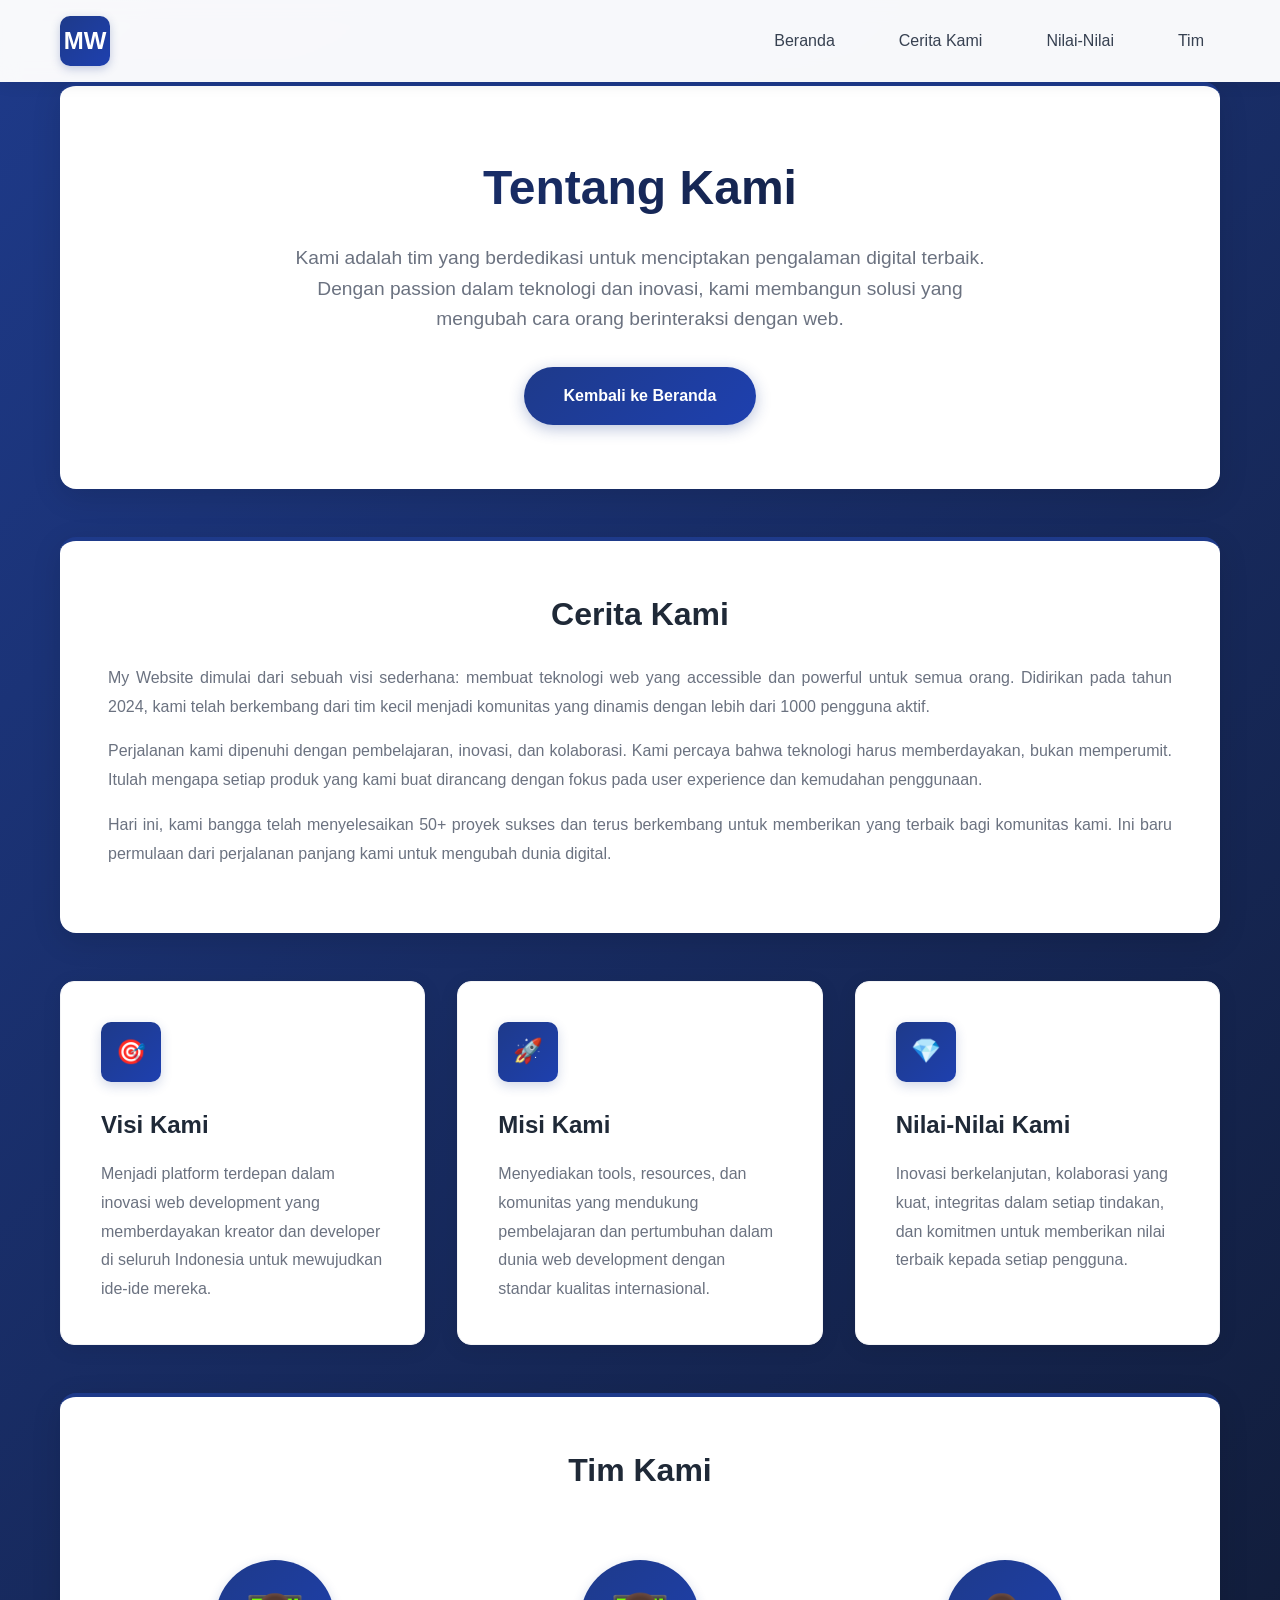
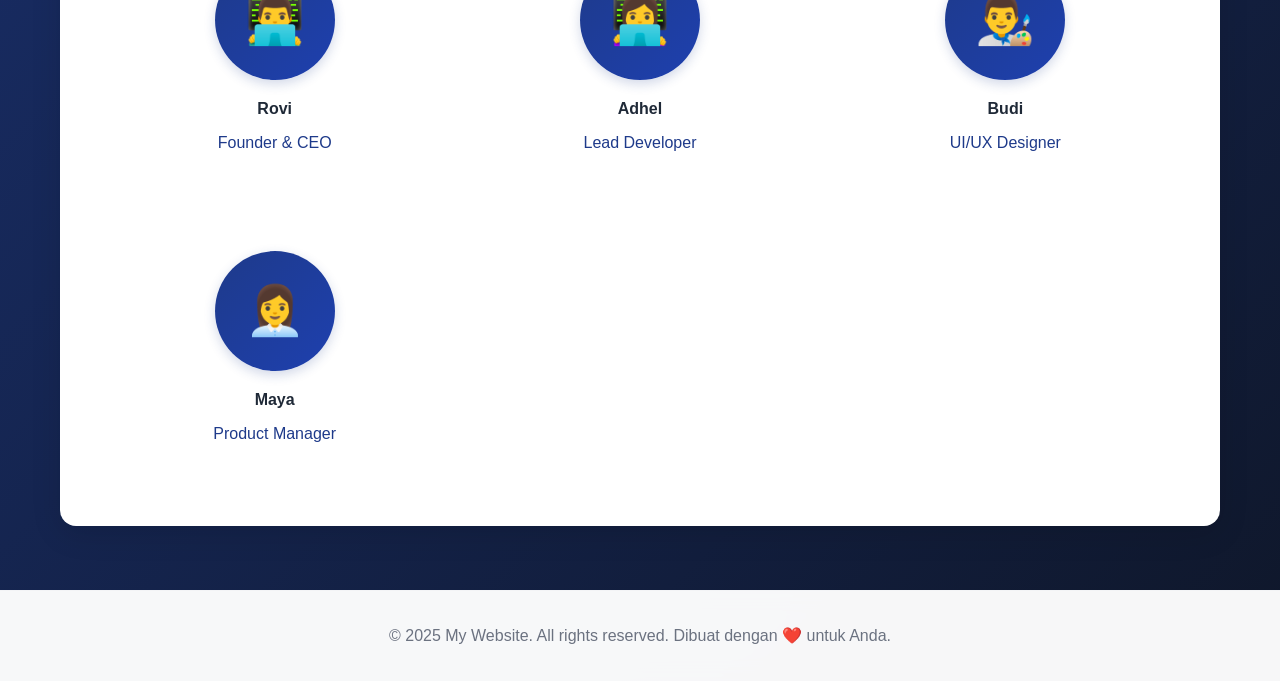
==== My website/about.html @ dd75986e "First Commit" ====
<!doctype html>
<html lang="id">
<head>
  <meta charset="utf-8" />
  <meta name="viewport" content="width=device-width, initial-scale=1" />
  <title>My Website - Tentang Kami</title>
  <meta name="description" content="Pelajari lebih lanjut tentang My Website dan tim kami" />
  <style>
    * {
      margin: 0;
      padding: 0;
      box-sizing: border-box;
    }

    body {
      font-family: -apple-system, BlinkMacSystemFont, 'Segoe UI', Roboto, 'Helvetica Neue', Arial, sans-serif;
      line-height: 1.6;
      color: #2d2d2d;
      background: linear-gradient(135deg, #1e3a8a 0%, #0f172a 100%);
      min-height: 100vh;
    }

    .container {
      max-width: 1200px;
      margin: 0 auto;
      padding: 0 20px;
    }

    /* Header */
    header {
      background: rgba(255, 255, 255, 0.97);
      backdrop-filter: blur(10px);
      box-shadow: 0 2px 15px rgba(0, 0, 0, 0.08);
      position: sticky;
      top: 0;
      z-index: 1000;
      animation: slideDown 0.5s ease;
    }

    @keyframes slideDown {
      from {
        transform: translateY(-100%);
        opacity: 0;
      }
      to {
        transform: translateY(0);
        opacity: 1;
      }
    }

    header .container {
      display: flex;
      justify-content: space-between;
      align-items: center;
      padding: 1rem 20px;
    }

    .logo {
      height: 50px;
      width: 50px;
      background: linear-gradient(135deg, #1e3a8a 0%, #1e40af 100%);
      border-radius: 10px;
      display: flex;
      align-items: center;
      justify-content: center;
      font-weight: bold;
      color: white;
      font-size: 24px;
      box-shadow: 0 3px 10px rgba(30, 58, 138, 0.25);
    }

    .nav {
      display: flex;
      list-style: none;
      gap: 2rem;
    }

    .nav a {
      text-decoration: none;
      color: #374151;
      font-weight: 500;
      padding: 0.5rem 1rem;
      border-radius: 8px;
      transition: all 0.3s ease;
      position: relative;
    }

    .nav a::after {
      content: '';
      position: absolute;
      bottom: 0;
      left: 50%;
      transform: translateX(-50%);
      width: 0;
      height: 2px;
      background: #1e3a8a;
      transition: width 0.3s ease;
    }

    .nav a:hover {
      color: #1e3a8a;
      background: #eff6ff;
    }

    .nav a:hover::after {
      width: 80%;
    }

    /* Main Content */
    main {
      padding: 3rem 20px;
    }

    /* Hero Section */
    .hero {
      background: white;
      border-radius: 16px;
      padding: 4rem 3rem;
      text-align: center;
      box-shadow: 0 8px 30px rgba(0, 0, 0, 0.12);
      margin-bottom: 3rem;
      animation: fadeInUp 0.8s ease;
      border-top: 4px solid #1e3a8a;
    }

    @keyframes fadeInUp {
      from {
        opacity: 0;
        transform: translateY(30px);
      }
      to {
        opacity: 1;
        transform: translateY(0);
      }
    }

    .hero h1 {
      font-size: 3rem;
      background: linear-gradient(135deg, #1e3a8a 0%, #0f172a 100%);
      -webkit-background-clip: text;
      -webkit-text-fill-color: transparent;
      background-clip: text;
      margin-bottom: 1rem;
      font-weight: 700;
    }

    .hero p {
      font-size: 1.2rem;
      color: #6b7280;
      margin-bottom: 2rem;
      max-width: 700px;
      margin-left: auto;
      margin-right: auto;
    }

    .btn {
      display: inline-block;
      padding: 1rem 2.5rem;
      background: linear-gradient(135deg, #1e3a8a 0%, #1e40af 100%);
      color: white;
      text-decoration: none;
      border-radius: 50px;
      font-weight: 600;
      transition: all 0.3s ease;
      box-shadow: 0 4px 15px rgba(30, 58, 138, 0.3);
    }

    .btn:hover {
      transform: translateY(-2px);
      box-shadow: 0 6px 20px rgba(30, 58, 138, 0.4);
      background: linear-gradient(135deg, #1e40af 0%, #0f172a 100%);
    }

    .btn:active {
      transform: translateY(-1px);
    }

    /* Story Section */
    .story {
      background: white;
      border-radius: 16px;
      padding: 3rem;
      margin-bottom: 3rem;
      box-shadow: 0 8px 30px rgba(0, 0, 0, 0.12);
      animation: fadeInUp 1s ease 0.2s both;
      border-top: 4px solid #1e3a8a;
    }

    .story h2 {
      font-size: 2rem;
      color: #1f2937;
      margin-bottom: 1.5rem;
      text-align: center;
      font-weight: 600;
    }

    .story p {
      color: #6b7280;
      line-height: 1.8;
      margin-bottom: 1rem;
      text-align: justify;
    }

    /* Values Section */
    .values {
      display: grid;
      grid-template-columns: repeat(auto-fit, minmax(300px, 1fr));
      gap: 2rem;
      margin-bottom: 3rem;
      animation: fadeInUp 1.2s ease 0.4s both;
    }

    .value-card {
      background: white;
      padding: 2.5rem;
      border-radius: 14px;
      box-shadow: 0 4px 20px rgba(0, 0, 0, 0.08);
      transition: all 0.3s ease;
      position: relative;
      overflow: hidden;
      border: 1px solid #f3f4f6;
    }

    .value-card::before {
      content: '';
      position: absolute;
      top: 0;
      left: 0;
      width: 100%;
      height: 3px;
      background: linear-gradient(90deg, #1e3a8a 0%, #1e40af 100%);
      transform: scaleX(0);
      transition: transform 0.3s ease;
    }

    .value-card:hover {
      transform: translateY(-8px);
      box-shadow: 0 12px 35px rgba(0, 0, 0, 0.15);
      border-color: #dbeafe;
    }

    .value-card:hover::before {
      transform: scaleX(1);
    }

    .value-icon {
      width: 60px;
      height: 60px;
      background: linear-gradient(135deg, #1e3a8a 0%, #1e40af 100%);
      border-radius: 10px;
      display: flex;
      align-items: center;
      justify-content: center;
      margin-bottom: 1.5rem;
      font-size: 24px;
      box-shadow: 0 4px 12px rgba(30, 58, 138, 0.2);
    }

    .value-card h3 {
      color: #1f2937;
      margin-bottom: 1rem;
      font-size: 1.5rem;
      font-weight: 600;
    }

    .value-card p {
      color: #6b7280;
      line-height: 1.8;
    }

    /* Team Section */
    .team {
      background: white;
      border-radius: 16px;
      padding: 3rem;
      margin-bottom: 3rem;
      box-shadow: 0 8px 30px rgba(0, 0, 0, 0.12);
      animation: fadeInUp 1.4s ease 0.6s both;
      border-top: 4px solid #1e3a8a;
    }

    .team h2 {
      font-size: 2rem;
      color: #1f2937;
      margin-bottom: 2rem;
      text-align: center;
      font-weight: 600;
    }

    .team-grid {
      display: grid;
      grid-template-columns: repeat(auto-fit, minmax(250px, 1fr));
      gap: 2rem;
    }

    .team-member {
      text-align: center;
      padding: 2rem;
      border-radius: 12px;
      transition: all 0.3s ease;
    }

    .team-member:hover {
      background: #eff6ff;
      transform: translateY(-5px);
    }

    .team-avatar {
      width: 120px;
      height: 120px;
      background: linear-gradient(135deg, #1e3a8a 0%, #1e40af 100%);
      border-radius: 50%;
      margin: 0 auto 1rem;
      display: flex;
      align-items: center;
      justify-content: center;
      font-size: 3rem;
      color: white;
      box-shadow: 0 4px 12px rgba(30, 58, 138, 0.2);
    }

    .team-member h4 {
      color: #1f2937;
      margin-bottom: 0.5rem;
      font-weight: 600;
    }

    .team-member p {
      color: #1e3a8a;
      font-weight: 500;
    }

    /* Footer */
    footer {
      background: rgba(255, 255, 255, 0.97);
      backdrop-filter: blur(10px);
      margin-top: 4rem;
      padding: 2rem 0;
      text-align: center;
      border-top: 1px solid #f3f4f6;
    }

    footer p {
      color: #6b7280;
    }

    /* Responsive */
    @media (max-width: 768px) {
      .hero h1 {
        font-size: 2rem;
      }

      .hero p {
        font-size: 1rem;
      }

      .nav {
        gap: 1rem;
      }

      header .container {
        flex-direction: column;
        gap: 1rem;
      }

      .story, .team {
        padding: 2rem;
      }
    }

    /* Scroll animations */
    .fade-in {
      opacity: 0;
      transform: translateY(30px);
      transition: all 0.6s ease;
    }

    .fade-in.visible {
      opacity: 1;
      transform: translateY(0);
    }
  </style>
</head>
<body>
  <header>
    <div class="container">
      <div class="logo">MW</div>
      <nav>
        <ul class="nav">
          <li><a href="index.html">Beranda</a></li>
          <li><a href="#story">Cerita Kami</a></li>
          <li><a href="#values">Nilai-Nilai</a></li>
          <li><a href="#team">Tim</a></li>
        </ul>
      </nav>
    </div>
  </header>

  <main class="container">
    <section class="hero">
      <h1>Tentang Kami</h1>
      <p>Kami adalah tim yang berdedikasi untuk menciptakan pengalaman digital terbaik. Dengan passion dalam teknologi dan inovasi, kami membangun solusi yang mengubah cara orang berinteraksi dengan web.</p>
      <a href="index.html" class="btn">Kembali ke Beranda</a>
    </section>

    <section class="story" id="story">
      <h2>Cerita Kami</h2>
      <p>My Website dimulai dari sebuah visi sederhana: membuat teknologi web yang accessible dan powerful untuk semua orang. Didirikan pada tahun 2024, kami telah berkembang dari tim kecil menjadi komunitas yang dinamis dengan lebih dari 1000 pengguna aktif.</p>
      <p>Perjalanan kami dipenuhi dengan pembelajaran, inovasi, dan kolaborasi. Kami percaya bahwa teknologi harus memberdayakan, bukan memperumit. Itulah mengapa setiap produk yang kami buat dirancang dengan fokus pada user experience dan kemudahan penggunaan.</p>
      <p>Hari ini, kami bangga telah menyelesaikan 50+ proyek sukses dan terus berkembang untuk memberikan yang terbaik bagi komunitas kami. Ini baru permulaan dari perjalanan panjang kami untuk mengubah dunia digital.</p>
    </section>

    <section class="values" id="values">
      <div class="value-card">
        <div class="value-icon">🎯</div>
        <h3>Visi Kami</h3>
        <p>Menjadi platform terdepan dalam inovasi web development yang memberdayakan kreator dan developer di seluruh Indonesia untuk mewujudkan ide-ide mereka.</p>
      </div>
      
      <div class="value-card">
        <div class="value-icon">🚀</div>
        <h3>Misi Kami</h3>
        <p>Menyediakan tools, resources, dan komunitas yang mendukung pembelajaran dan pertumbuhan dalam dunia web development dengan standar kualitas internasional.</p>
      </div>
      
      <div class="value-card">
        <div class="value-icon">💎</div>
        <h3>Nilai-Nilai Kami</h3>
        <p>Inovasi berkelanjutan, kolaborasi yang kuat, integritas dalam setiap tindakan, dan komitmen untuk memberikan nilai terbaik kepada setiap pengguna.</p>
      </div>
    </section>

    <section class="team" id="team">
      <h2>Tim Kami</h2>
      <div class="team-grid">
        <div class="team-member fade-in">
          <div class="team-avatar">👨‍💻</div>
          <h4>Rovi</h4>
          <p>Founder & CEO</p>
        </div>
        
        <div class="team-member fade-in">
          <div class="team-avatar">👩‍💻</div>
          <h4>Adhel</h4>
          <p>Lead Developer</p>
        </div>
        
        <div class="team-member fade-in">
          <div class="team-avatar">👨‍🎨</div>
          <h4>Budi</h4>
          <p>UI/UX Designer</p>
        </div>
        
        <div class="team-member fade-in">
          <div class="team-avatar">👩‍💼</div>
          <h4>Maya</h4>
          <p>Product Manager</p>
        </div>
      </div>
    </section>
  </main>

  <footer>
    <div class="container">
      <p>&copy; 2025 My Website. All rights reserved. Dibuat dengan ❤️ untuk Anda.</p>
    </div>
  </footer>

  <script>
    // Smooth scroll
    document.querySelectorAll('a[href^="#"]').forEach(anchor => {
      anchor.addEventListener('click', function (e) {
        e.preventDefault();
        const target = document.querySelector(this.getAttribute('href'));
        if (target) {
          target.scrollIntoView({
            behavior: 'smooth',
            block: 'start'
          });
        }
      });
    });

    // Scroll animation
    const observerOptions = {
      threshold: 0.1,
      rootMargin: '0px 0px -50px 0px'
    };

    const observer = new IntersectionObserver((entries) => {
      entries.forEach(entry => {
        if (entry.isIntersecting) {
          entry.target.classList.add('visible');
        }
      });
    }, observerOptions);

    document.querySelectorAll('.fade-in').forEach(el => observer.observe(el));
  </script>
</body>
</html>
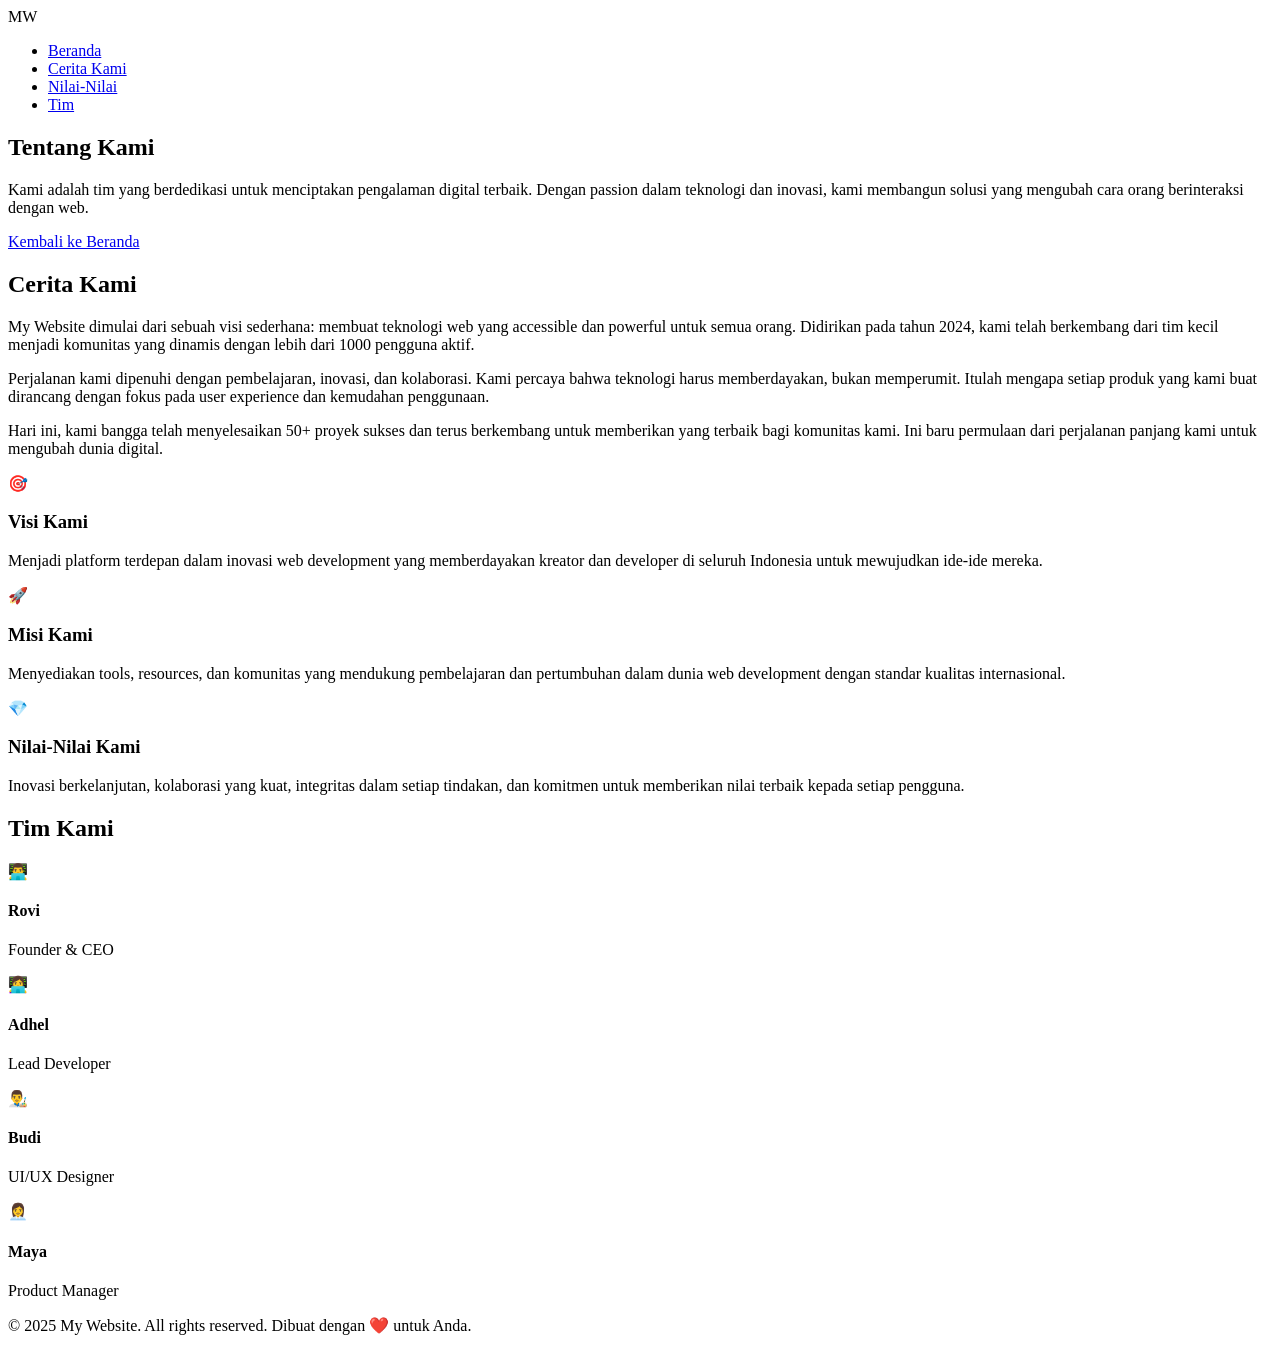
==== commit 83a19c02: "B" ====
--- a/My website/about.html
+++ b/My website/about.html
@@ -5,381 +5,8 @@
   <meta name="viewport" content="width=device-width, initial-scale=1" />
   <title>My Website - Tentang Kami</title>
   <meta name="description" content="Pelajari lebih lanjut tentang My Website dan tim kami" />
-  <style>
-    * {
-      margin: 0;
-      padding: 0;
-      box-sizing: border-box;
-    }
-
-    body {
-      font-family: -apple-system, BlinkMacSystemFont, 'Segoe UI', Roboto, 'Helvetica Neue', Arial, sans-serif;
-      line-height: 1.6;
-      color: #2d2d2d;
-      background: linear-gradient(135deg, #1e3a8a 0%, #0f172a 100%);
-      min-height: 100vh;
-    }
-
-    .container {
-      max-width: 1200px;
-      margin: 0 auto;
-      padding: 0 20px;
-    }
-
-    /* Header */
-    header {
-      background: rgba(255, 255, 255, 0.97);
-      backdrop-filter: blur(10px);
-      box-shadow: 0 2px 15px rgba(0, 0, 0, 0.08);
-      position: sticky;
-      top: 0;
-      z-index: 1000;
-      animation: slideDown 0.5s ease;
-    }
-
-    @keyframes slideDown {
-      from {
-        transform: translateY(-100%);
-        opacity: 0;
-      }
-      to {
-        transform: translateY(0);
-        opacity: 1;
-      }
-    }
-
-    header .container {
-      display: flex;
-      justify-content: space-between;
-      align-items: center;
-      padding: 1rem 20px;
-    }
-
-    .logo {
-      height: 50px;
-      width: 50px;
-      background: linear-gradient(135deg, #1e3a8a 0%, #1e40af 100%);
-      border-radius: 10px;
-      display: flex;
-      align-items: center;
-      justify-content: center;
-      font-weight: bold;
-      color: white;
-      font-size: 24px;
-      box-shadow: 0 3px 10px rgba(30, 58, 138, 0.25);
-    }
-
-    .nav {
-      display: flex;
-      list-style: none;
-      gap: 2rem;
-    }
-
-    .nav a {
-      text-decoration: none;
-      color: #374151;
-      font-weight: 500;
-      padding: 0.5rem 1rem;
-      border-radius: 8px;
-      transition: all 0.3s ease;
-      position: relative;
-    }
-
-    .nav a::after {
-      content: '';
-      position: absolute;
-      bottom: 0;
-      left: 50%;
-      transform: translateX(-50%);
-      width: 0;
-      height: 2px;
-      background: #1e3a8a;
-      transition: width 0.3s ease;
-    }
-
-    .nav a:hover {
-      color: #1e3a8a;
-      background: #eff6ff;
-    }
-
-    .nav a:hover::after {
-      width: 80%;
-    }
-
-    /* Main Content */
-    main {
-      padding: 3rem 20px;
-    }
-
-    /* Hero Section */
-    .hero {
-      background: white;
-      border-radius: 16px;
-      padding: 4rem 3rem;
-      text-align: center;
-      box-shadow: 0 8px 30px rgba(0, 0, 0, 0.12);
-      margin-bottom: 3rem;
-      animation: fadeInUp 0.8s ease;
-      border-top: 4px solid #1e3a8a;
-    }
-
-    @keyframes fadeInUp {
-      from {
-        opacity: 0;
-        transform: translateY(30px);
-      }
-      to {
-        opacity: 1;
-        transform: translateY(0);
-      }
-    }
-
-    .hero h1 {
-      font-size: 3rem;
-      background: linear-gradient(135deg, #1e3a8a 0%, #0f172a 100%);
-      -webkit-background-clip: text;
-      -webkit-text-fill-color: transparent;
-      background-clip: text;
-      margin-bottom: 1rem;
-      font-weight: 700;
-    }
-
-    .hero p {
-      font-size: 1.2rem;
-      color: #6b7280;
-      margin-bottom: 2rem;
-      max-width: 700px;
-      margin-left: auto;
-      margin-right: auto;
-    }
-
-    .btn {
-      display: inline-block;
-      padding: 1rem 2.5rem;
-      background: linear-gradient(135deg, #1e3a8a 0%, #1e40af 100%);
-      color: white;
-      text-decoration: none;
-      border-radius: 50px;
-      font-weight: 600;
-      transition: all 0.3s ease;
-      box-shadow: 0 4px 15px rgba(30, 58, 138, 0.3);
-    }
-
-    .btn:hover {
-      transform: translateY(-2px);
-      box-shadow: 0 6px 20px rgba(30, 58, 138, 0.4);
-      background: linear-gradient(135deg, #1e40af 0%, #0f172a 100%);
-    }
-
-    .btn:active {
-      transform: translateY(-1px);
-    }
-
-    /* Story Section */
-    .story {
-      background: white;
-      border-radius: 16px;
-      padding: 3rem;
-      margin-bottom: 3rem;
-      box-shadow: 0 8px 30px rgba(0, 0, 0, 0.12);
-      animation: fadeInUp 1s ease 0.2s both;
-      border-top: 4px solid #1e3a8a;
-    }
-
-    .story h2 {
-      font-size: 2rem;
-      color: #1f2937;
-      margin-bottom: 1.5rem;
-      text-align: center;
-      font-weight: 600;
-    }
-
-    .story p {
-      color: #6b7280;
-      line-height: 1.8;
-      margin-bottom: 1rem;
-      text-align: justify;
-    }
-
-    /* Values Section */
-    .values {
-      display: grid;
-      grid-template-columns: repeat(auto-fit, minmax(300px, 1fr));
-      gap: 2rem;
-      margin-bottom: 3rem;
-      animation: fadeInUp 1.2s ease 0.4s both;
-    }
-
-    .value-card {
-      background: white;
-      padding: 2.5rem;
-      border-radius: 14px;
-      box-shadow: 0 4px 20px rgba(0, 0, 0, 0.08);
-      transition: all 0.3s ease;
-      position: relative;
-      overflow: hidden;
-      border: 1px solid #f3f4f6;
-    }
-
-    .value-card::before {
-      content: '';
-      position: absolute;
-      top: 0;
-      left: 0;
-      width: 100%;
-      height: 3px;
-      background: linear-gradient(90deg, #1e3a8a 0%, #1e40af 100%);
-      transform: scaleX(0);
-      transition: transform 0.3s ease;
-    }
-
-    .value-card:hover {
-      transform: translateY(-8px);
-      box-shadow: 0 12px 35px rgba(0, 0, 0, 0.15);
-      border-color: #dbeafe;
-    }
-
-    .value-card:hover::before {
-      transform: scaleX(1);
-    }
-
-    .value-icon {
-      width: 60px;
-      height: 60px;
-      background: linear-gradient(135deg, #1e3a8a 0%, #1e40af 100%);
-      border-radius: 10px;
-      display: flex;
-      align-items: center;
-      justify-content: center;
-      margin-bottom: 1.5rem;
-      font-size: 24px;
-      box-shadow: 0 4px 12px rgba(30, 58, 138, 0.2);
-    }
-
-    .value-card h3 {
-      color: #1f2937;
-      margin-bottom: 1rem;
-      font-size: 1.5rem;
-      font-weight: 600;
-    }
-
-    .value-card p {
-      color: #6b7280;
-      line-height: 1.8;
-    }
-
-    /* Team Section */
-    .team {
-      background: white;
-      border-radius: 16px;
-      padding: 3rem;
-      margin-bottom: 3rem;
-      box-shadow: 0 8px 30px rgba(0, 0, 0, 0.12);
-      animation: fadeInUp 1.4s ease 0.6s both;
-      border-top: 4px solid #1e3a8a;
-    }
-
-    .team h2 {
-      font-size: 2rem;
-      color: #1f2937;
-      margin-bottom: 2rem;
-      text-align: center;
-      font-weight: 600;
-    }
-
-    .team-grid {
-      display: grid;
-      grid-template-columns: repeat(auto-fit, minmax(250px, 1fr));
-      gap: 2rem;
-    }
-
-    .team-member {
-      text-align: center;
-      padding: 2rem;
-      border-radius: 12px;
-      transition: all 0.3s ease;
-    }
-
-    .team-member:hover {
-      background: #eff6ff;
-      transform: translateY(-5px);
-    }
-
-    .team-avatar {
-      width: 120px;
-      height: 120px;
-      background: linear-gradient(135deg, #1e3a8a 0%, #1e40af 100%);
-      border-radius: 50%;
-      margin: 0 auto 1rem;
-      display: flex;
-      align-items: center;
-      justify-content: center;
-      font-size: 3rem;
-      color: white;
-      box-shadow: 0 4px 12px rgba(30, 58, 138, 0.2);
-    }
-
-    .team-member h4 {
-      color: #1f2937;
-      margin-bottom: 0.5rem;
-      font-weight: 600;
-    }
-
-    .team-member p {
-      color: #1e3a8a;
-      font-weight: 500;
-    }
-
-    /* Footer */
-    footer {
-      background: rgba(255, 255, 255, 0.97);
-      backdrop-filter: blur(10px);
-      margin-top: 4rem;
-      padding: 2rem 0;
-      text-align: center;
-      border-top: 1px solid #f3f4f6;
-    }
-
-    footer p {
-      color: #6b7280;
-    }
-
-    /* Responsive */
-    @media (max-width: 768px) {
-      .hero h1 {
-        font-size: 2rem;
-      }
-
-      .hero p {
-        font-size: 1rem;
-      }
-
-      .nav {
-        gap: 1rem;
-      }
-
-      header .container {
-        flex-direction: column;
-        gap: 1rem;
-      }
-
-      .story, .team {
-        padding: 2rem;
-      }
-    }
-
-    /* Scroll animations */
-    .fade-in {
-      opacity: 0;
-      transform: translateY(30px);
-      transition: all 0.6s ease;
-    }
-
-    .fade-in.visible {
-      opacity: 1;
-      transform: translateY(0);
-    }
-  </style>
+  <link rel="stylesheet" href="css/about.css">
+  <link rel="stylesheet" href="js/about.js">
 </head>
 <body>
   <header>
@@ -465,37 +92,5 @@
       <p>&copy; 2025 My Website. All rights reserved. Dibuat dengan ❤️ untuk Anda.</p>
     </div>
   </footer>
-
-  <script>
-    // Smooth scroll
-    document.querySelectorAll('a[href^="#"]').forEach(anchor => {
-      anchor.addEventListener('click', function (e) {
-        e.preventDefault();
-        const target = document.querySelector(this.getAttribute('href'));
-        if (target) {
-          target.scrollIntoView({
-            behavior: 'smooth',
-            block: 'start'
-          });
-        }
-      });
-    });
-
-    // Scroll animation
-    const observerOptions = {
-      threshold: 0.1,
-      rootMargin: '0px 0px -50px 0px'
-    };
-
-    const observer = new IntersectionObserver((entries) => {
-      entries.forEach(entry => {
-        if (entry.isIntersecting) {
-          entry.target.classList.add('visible');
-        }
-      });
-    }, observerOptions);
-
-    document.querySelectorAll('.fade-in').forEach(el => observer.observe(el));
-  </script>
 </body>
 </html>
